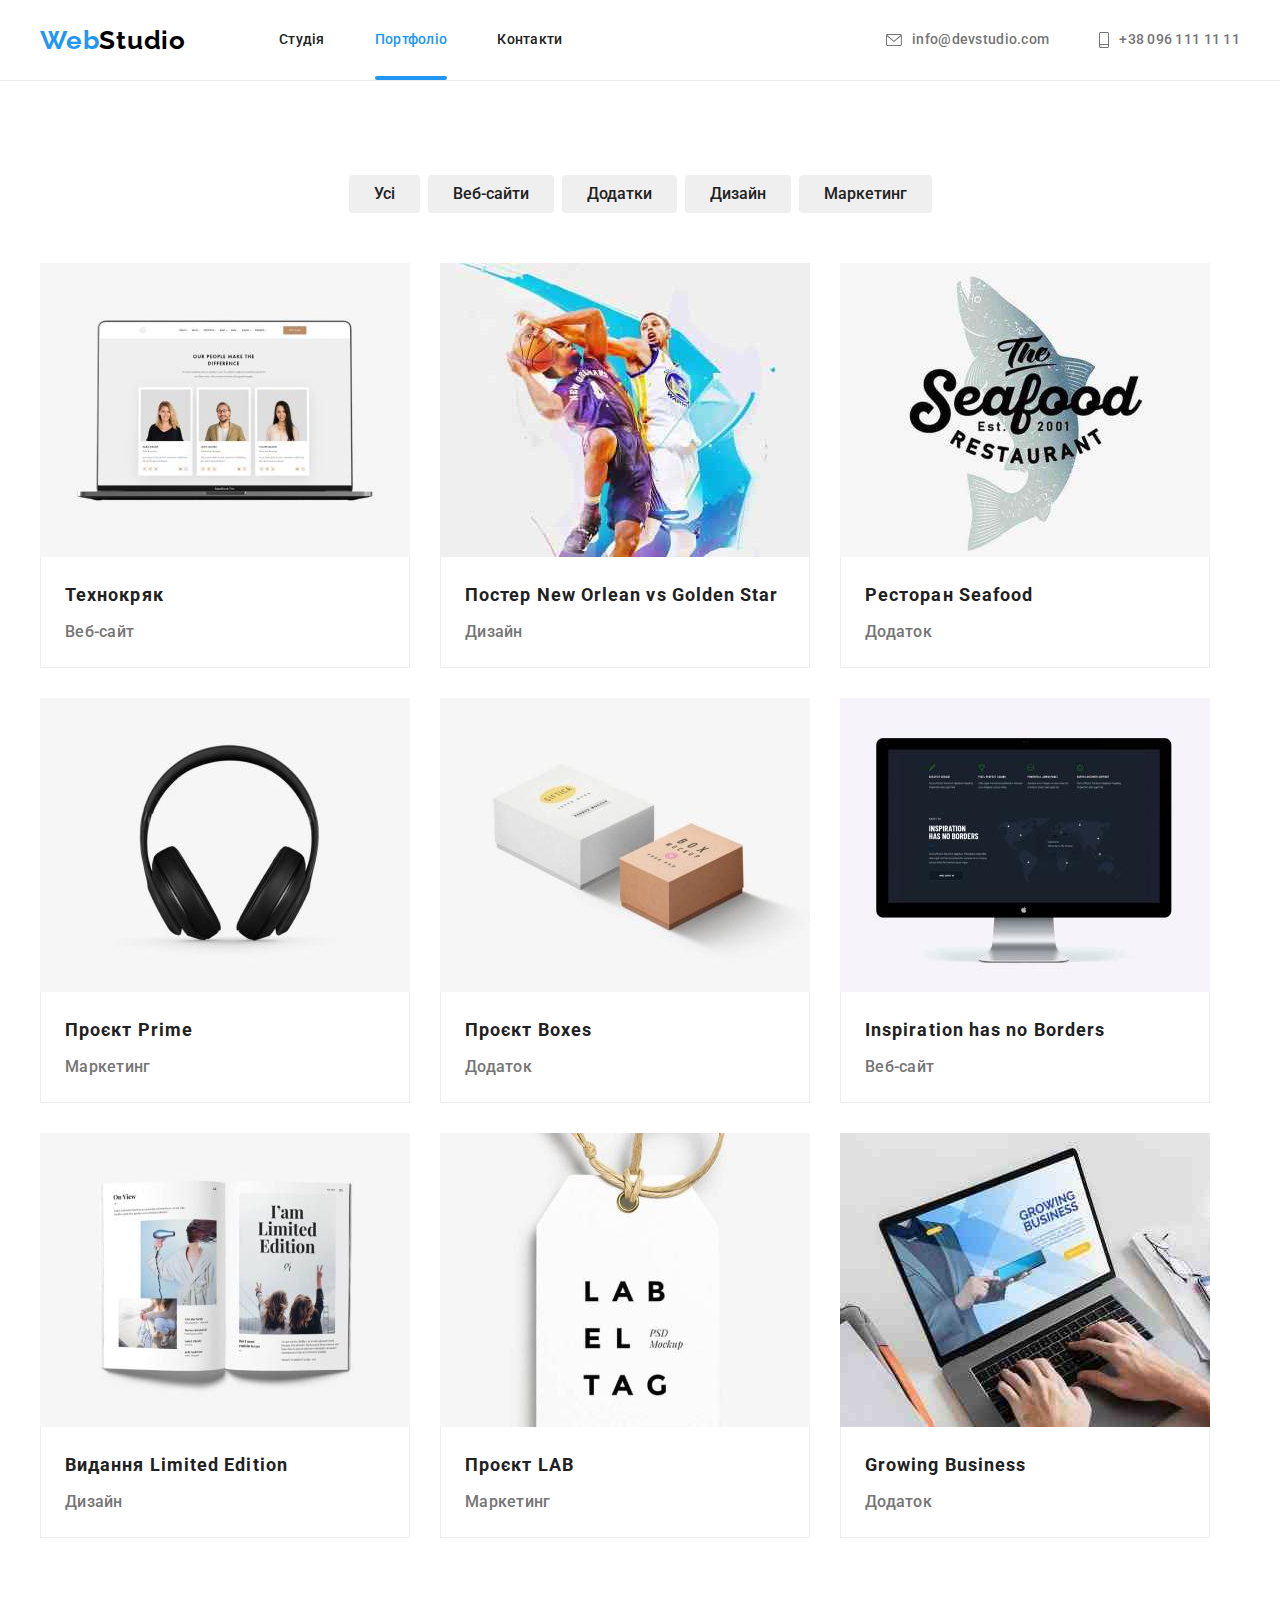
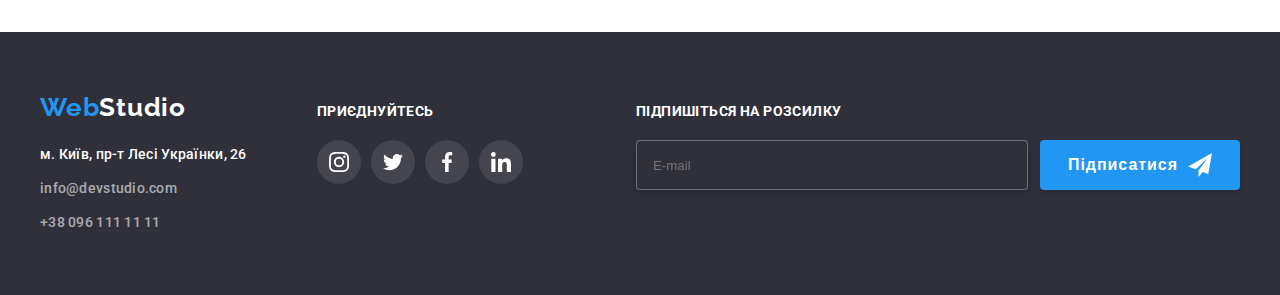
==== portfolio.html @ d9d65d27 "created new repo hw-07" ====
<!DOCTYPE html>
<html lang="uk">

<head>
    <meta charset="UTF-8">
    <meta http-equiv="X-UA-Compatible" content="IE=edge">
    <meta name="viewport" content="width=device-width, initial-scale=1.0">
    <title>WebStudio</title>
    <link rel="preconnect" href="https://fonts.googleapis.com">
    <link rel="preconnect" href="https://fonts.gstatic.com" crossorigin>
    <link href="https://fonts.googleapis.com/css2?family=Raleway:wght@700&family=Roboto:wght@400;500;700;900&display=swap"
        rel="stylesheet">
    <link rel="stylesheet" href="https://cdnjs.cloudflare.com/ajax/libs/modern-normalize/1.1.0/modern-normalize.min.css"
        integrity="sha512-wpPYUAdjBVSE4KJnH1VR1HeZfpl1ub8YT/NKx4PuQ5NmX2tKuGu6U/JRp5y+Y8XG2tV+wKQpNHVUX03MfMFn9Q=="
        crossorigin="anonymous" referrerpolicy="no-referrer" />
    <link rel="stylesheet" href="./css/style.css" />
</head>

<body>

<!--header-->
<header class="header">
    <div class="container">
        <a class="logo" href="./"><span class="logo-web">Web</span>Studio</a>
        <nav class="header-nav">
            <ul class="header-list">
                <li class="header-item-nav"><a class="header-link" href="./index.html">Студія</a> </li>
                <li class="header-item-nav"><a class="header-link current" href="./portfolio.html">Портфоліо</a> </li>
                <li class="header-item-nav"><a class="header-link" href="./">Контакти</a> </li>
            </ul>
        </nav>
        <ul class="header-contacts">
            <li class="header-item">
                <a class="header-mail" href="mailto:info@devstudio.com">
                    <svg width="16" height="12" class="icon-mail">
                        <use href="./img/icons.svg#icon-envelope"></use>
                    </svg>info@devstudio.com</a>
            </li>
            <li class="header-item">
                <a class="header-tel" href="tel:+380961111111">
                    <svg width="10" height="16" class="icon-tel">
                        <use href="./img/icons.svg#icon-smartphone"></use>
                    </svg>+38 096 111 11 11</a>
            </li>
        </ul>
    </div>
</header>
    <main>

        <!--portfolio-->
  <section class="portfolio">
    <div class="container">
        <h1 class="portfolio-title">Портфоліо</h1>
        <ul class="portfolio-filtr-list">
            <li class="portfolio-filtr-item"><button class="filtr-btn" type="button">Усі</button></li>
            <li class="portfolio-filtr-item"><button class="filtr-btn" type="button">Веб-сайти</button></li>
            <li class="portfolio-filtr-item"><button class="filtr-btn" type="button">Додатки</button></li>
            <li class="portfolio-filtr-item"><button class="filtr-btn" type="button">Дизайн</button></li>
            <li class="portfolio-filtr-item"><button class="filtr-btn" type="button">Маркетинг</button></li>
        </ul>
        <ul class="portfolio-gallery-list">
            <li class="portfolio-gallery-item"><a class="portfolio-gallery-link" href="#">
                   <div class="portfolio-gallery-item-thumb">
                    <img src="./img/img_11.jpg" alt="Приклад Веб-сайту" width="370">
                    <p class="portfolio-gallery-hover-text">Ресурс пропонує комплексні пропозиції з різним рівнем функціоналу та сервісів.
                        Все це дозволить відвідувачу отримати
                        вичерпні відомості про компанію чи приватну особу.</p>
                   </div>
                    <div class="portfolio-gallery-info">
                        <h2 class="portfolio-gallery-title">Технокряк</h2>
                        <p class="portfolio-gallery-text">Веб-сайт</p>
                    </div>
                </a></li>
            <li class="portfolio-gallery-item"><a class="portfolio-gallery-link" href="">
                    <div class="portfolio-gallery-item-thumb">
                     <img src="./img/img_12.jpg" alt="Два гравці у баскетбол з м'ячем" width="370">
                    <p class="portfolio-gallery-hover-text">Ресурс пропонує комплексні пропозиції з різним рівнем функціоналу та сервісів.
                        Все це дозволить відвідувачу отримати
                        вичерпні відомості про компанію чи приватну особу.</p>
                    </div>
                     <div class="portfolio-gallery-info">
                        <h2 class="portfolio-gallery-title">Постер New Orlean vs Golden Star</h2>
                        <p class="portfolio-gallery-text">Дизайн</p>
                    </div>
                </a></li>
            <li class="portfolio-gallery-item"><a class="portfolio-gallery-link" href="">
                    <div class="portfolio-gallery-item-thumb">
                     <img src="./img/img_13.jpg" alt="Логотип ресторану" width="370">
                    <p class="portfolio-gallery-hover-text">Ресурс пропонує комплексні пропозиції з різним рівнем функціоналу та сервісів.
                        Все це дозволить відвідувачу отримати
                        вичерпні відомості про компанію чи приватну особу.</p>
                    </div>
                     <div class="portfolio-gallery-info">
                        <h2 class="portfolio-gallery-title">Ресторан Seafood</h2>
                        <p class="portfolio-gallery-text">Додаток</p>
                    </div>
                </a></li>
            <li class="portfolio-gallery-item"><a class="portfolio-gallery-link" href="">
                <div class="portfolio-gallery-item-thumb">
                  <img src="./img/img_14.jpg" alt="зображення навушників" width="370">
                <p class="portfolio-gallery-hover-text">Ресурс пропонує комплексні пропозиції з різним рівнем функціоналу та сервісів.
                    Все це дозволить відвідувачу отримати
                    вичерпні відомості про компанію чи приватну особу.</p>
                </div>
                  <div class="portfolio-gallery-info">
                        <h2 class="portfolio-gallery-title">Проєкт Prime</h2>
                        <p class="portfolio-gallery-text">Маркетинг</p>
                    </div>
                </a></li>
            <li class="portfolio-gallery-item"><a class="portfolio-gallery-link" href="">
                <div class="portfolio-gallery-item-thumb">
                 <img src="./img/img_15.jpg" alt="дві коробки біла та коричнева" width="370">
                <p class="portfolio-gallery-hover-text">Ресурс пропонує комплексні пропозиції з різним рівнем функціоналу та сервісів.
                    Все це дозволить відвідувачу отримати
                    вичерпні відомості про компанію чи приватну особу.</p>
                </div>
                 <div class="portfolio-gallery-info">
                        <h2 class="portfolio-gallery-title">Проєкт Boxes</h2>
                        <p class="portfolio-gallery-text">Додаток</p>
                    </div>
                </a></li>
            <li class="portfolio-gallery-item"><a class="portfolio-gallery-link" href="">
                <div class="portfolio-gallery-item-thumb">
                 <img src="./img/img_16.jpg" alt="монітор з відкритим Веб-сайтом" width="370">
                <p class="portfolio-gallery-hover-text">Ресурс пропонує комплексні пропозиції з різним рівнем функціоналу та сервісів.
                    Все це дозволить відвідувачу отримати
                    вичерпні відомості про компанію чи приватну особу.</p>
                </div>
                 <div class="portfolio-gallery-info">
                        <h2 class="portfolio-gallery-title">Inspiration has no Borders</h2>
                        <p class="portfolio-gallery-text">Веб-сайт</p>
                   </div>
                </a></li>
            <li class="portfolio-gallery-item"><a class="portfolio-gallery-link" href="">
                <div class="portfolio-gallery-item-thumb">
                  <img src="./img/img_17.jpg" alt="розгорнута книжка" width="370">
                <p class="portfolio-gallery-hover-text">Ресурс пропонує комплексні пропозиції з різним рівнем функціоналу та сервісів.
                    Все це дозволить відвідувачу отримати
                    вичерпні відомості про компанію чи приватну особу.</p>
                </div>
                  <div class="portfolio-gallery-info">
                        <h2 class="portfolio-gallery-title">Видання Limited Edition</h2>
                        <p class="portfolio-gallery-text">Дизайн</p>
                    </div>
                </a></li>
            <li class="portfolio-gallery-item"><a class="portfolio-gallery-link" href="">
                <div class="portfolio-gallery-item-thumb">
                 <img src="./img/img_18.jpg" alt="брелок з назвою проєкту" width="370">
                <p class="portfolio-gallery-hover-text">Ресурс пропонує комплексні пропозиції з різним рівнем функціоналу та сервісів.
                    Все це дозволить відвідувачу отримати
                    вичерпні відомості про компанію чи приватну особу.</p>
                </div>
                 <div class="portfolio-gallery-info">
                    <h2 class="portfolio-gallery-title">Проєкт LAB</h2>
                    <p class="portfolio-gallery-text">Маркетинг</p>
                   </div>
                </a></li>
            <li class="portfolio-gallery-item"><a class="portfolio-gallery-link" href="">
                <div class="portfolio-gallery-item-thumb">
                  <img src="./img/img_19.jpg" alt="ноутбук з відкритим додатком" width="370">
                <p class="portfolio-gallery-hover-text">Ресурс пропонує комплексні пропозиції з різним рівнем функціоналу та сервісів.
                    Все це дозволить відвідувачу отримати
                    вичерпні відомості про компанію чи приватну особу.</p>
                </div>
                  <div class="portfolio-gallery-info">
                    <h2 class="portfolio-gallery-title">Growing Business</h2>
                    <p class="portfolio-gallery-text">Додаток</p>
                   </div>
                </a></li>
        </ul>
    </div>
  </section>
    </main>

    <!--footer-->
    <footer class="footer">
        <div class="container footer-div">
            <div class="footer-address-div">
                <a class="footer-logo link" href="./"><span class="logo-web">Web</span>Studio</a>
                <address class="address">
                    <ul class="footer-list">
                        <li class="footer-items"><a class="footer-address link" href="https://goo.gl/maps/XY3cWYFSVSTvKniZ9"
                                target="_blank" rel="noopener noreferrer nofollow">м. Київ, пр-т Лесі Українки, 26</a></li>
                        <li class="footer-items"><a class="footer-mail link"
                                href="mailto:info@devstudio.com">info@devstudio.com</a>
                        </li>
                        <li class="footer-items"><a class="footer-tel link" href="tel:+380961111111">+38 096 111 11 11</a>
                        </li>
                    </ul>
                </address>
            </div>
            <div class="join">
                <p class="join-text">Приєднуйтесь</p>
                <ul class="join-soc-list list">
                    <li class="join-soc-items"><a href="#" class="join-soc-link link">
                            <svg width="20" height="20" class="instagram footer-icon">
                                <use href="./img/icons.svg#icon-instagram"></use>
                            </svg>
                        </a></li>
                    <li class="join-soc-items"><a href="#" class="join-soc-link link">
                            <svg width="20" height="20" class="twitter footer-icon">
                                <use href="./img/icons.svg#icon-twitter"></use>
                            </svg>
                        </a></li>
                    <li class="join-soc-items"><a href="#" class="join-soc-link link">
                            <svg width="20" height="20" class="facebook footer-icon">
                                <use href="./img/icons.svg#icon-facebook"></use>
                            </svg>
                        </a></li>
                    <li class="join-soc-items"><a href="#" class="join-soc-link link">
                            <svg width="20" height="20" class="linkedin footer-icon">
                                <use href="./img/icons.svg#icon-linkedin"></use>
                            </svg>
                        </a></li>
                </ul>
            </div>
            <form class="footer-form">
                <p class="footer-form-text">Підпишіться на розсилку</p>
                <div class="footer-container">
                    <input type="email" placeholder="E-mail" class="footer-input">
                    <button type="submit" class="footer-form-btn">Підписатися
                        <svg width="24" height="24" class="footer-send-icon">
                            <use href="./img/icons.svg#icon-send"></use>
                        </svg>
                    </button>
                </div>
            </form>
        </div>
    </footer>
</body>

</html>
---- css/style.css ----
:root {
    --primary-text-color: #212121;
    --second-text-color: #757575;
    --primary-white-color: #FFFFFF;
    --accent-color: #2196F3;
    --logo-color: #000000;
    --icon-teams-color: #AFB1B8;
    --footer-address-color: rgba(255, 255, 255, 0.6);
    --background-body-color: #FFFFFF;
    --background-hero-color: #C4C4C4;
    --background-teams-color : #F5F4FA;
    --background-footer-color: #2F303A;
    --border-color: #ECECEC;
    --portfolio-gallery-info-border-color: #EEEEEE;
    --hover-button-color: #188CE8;

}

p,
h1,
h2,
h3,
h4,
h5,
h6 {
    margin: 0px;
}

ul {
    list-style: none;
    margin: 0;
    padding-left: 0;
}

button {
    cursor: pointer;
}

img {
    display: block;
}

body {
    font-family: 'Roboto', sans-serif;
    font-size: 14px;
    line-height: 1.71;
    letter-spacing: 0.03em;
    color: var(--primary-text-color);
    background: var(--background-body-color);
    margin: 0;
}

.container {
    width: 1200px;
    padding: 0px 15px;
    margin: 0 auto;
}

section {
    padding-top: 94px;
    padding-bottom: 94px;
}

a {
    font-weight: 500;
    font-size: 14px;
    line-height: 1.14;
    letter-spacing: 0.02em;
    
    color: var(--primary-text-color);
    text-decoration: none;
}


/*-----header-----*/

header .container {
    display: flex;
    align-items: center;
}

.header {
    border-bottom: 1px solid var(--border-color);
}

.header-list {
    display: flex;
}

.header-item-nav:not(:last-child) {
    margin-right: 50px;
}

.logo {
    font-family: 'Raleway', sans-serif;
    font-weight: 700;
    font-size: 26px;
    line-height: 1.19;  
    letter-spacing: 0.03em;
    color: var(--logo-color);
    margin-right: 93px;
}
.logo-web {
    color: var(--accent-color);
}

.header-link {
    display: flex;
    color: var(--primary-text-color);
    padding: 32px 0;
    transition: color 250ms cubic-bezier(0.4, 0, 0.2, 1);
}

.header-link .header-link.current {
    display: flex;
    font-family: 'Roboto';
    font-weight: 500;
    font-size: 14px;
    line-height: 1.14;
    letter-spacing: 0.02em;
    color: var(--primary-text-color);
    padding: 32px 0;
}

.header-link.current {
    position: relative;
    color: var(--accent-color);
}

.header-link.current::after {
    content: '';
    width: 100%;
    height: 4px;
    border-radius: 2px;
    background-color: var(--accent-color);
    position: absolute;
    bottom: 0;
    left: 0;

}

.header-link:hover, 
.header-link:focus {
    color: var(--accent-color);
}

.header-contacts {
    display: flex;
    margin-left: auto;
    align-items: center;    
}

.icon-mail {
    fill: currentColor;
    margin-right: 10px;

}

.icon-tel {
    fill: currentColor;
    margin-right: 10px;
}

.header-mail, .header-tel {
    display: flex;
    align-items: center;
    font-weight: 500;
    font-size: 14px;
    line-height: 1.14;
    letter-spacing: 0.02em;
    color: var(--second-text-color);
    padding: 32px 0;
    transition: color 250ms cubic-bezier(0.4, 0, 0.2, 1);
    
}

.header-mail:hover,
.header-mail:focus {
    color: var(--accent-color);
}

.header-tel:hover,
.header-tel:focus {
    color: var(--accent-color);
}

.header-item:not(:last-child) {
    margin-right: 50px;
}
/* --hero-- */
.hero {
    margin: 0 auto;
    text-align: center;
    background-image: linear-gradient(rgba(47, 48, 58, 0.4),
    rgba(47, 48, 58, 0.4)),
    url('../img/hero-bg.jpg');
    background-repeat: no-repeat;
    background-size: cover;
    background-position: center;
    max-width: 1600px;
    background-color: var(--background-hero-color);
    box-shadow: 0px 4px 4px rgba(0, 0, 0, 0.25);

    padding: 200px 0;
}

.hero-title {
    font-weight: 900;
    font-size: 44px;
    line-height: 1.36;
    letter-spacing: 0.06em;
    text-transform: uppercase;
    color: var(--primary-white-color);
    margin-bottom: 30px;
}

.hero-btn {
    font-family: inherit;
    font-weight: 700;
    font-size: 16px;
    line-height: 1.88;
    letter-spacing: 0.06em;
    color: var(--primary-white-color);
    background: var(--accent-color);
    cursor: pointer;
    min-width: 216px;
    box-shadow: 0px 4px 4px rgba(0, 0, 0, 0.15);
    border-radius: 4px;
    border: none;
    padding: 10px 32px;
    transition: background-color 250ms cubic-bezier(0.4, 0, 0.2, 1);
}

.hero-btn:hover,
.hero-btn:focus {
    background-color: var(--hover-button-color);
}

/* --benefits--*/

.benefits-list {
    display: flex;
}

.benefits-item-icon {
    display: flex;
    width: 270px;
    height: 120px;
    justify-content: center;
    align-items: center;
    border-radius: 4px;
    background: var(--background-teams-color);
    margin-bottom: 30px;
    transition: box-shadow 250ms cubic-bezier(0.4, 0, 0.2, 1);
}

.benefits-item-icon:hover,
.benefits-item-icon:focus {
    box-shadow: 0px 4px 4px rgba(0, 0, 0, 0.25);
}

.benefits-item:not(:last-child) {
    margin-right: 30px;
}

.our-benefits-title, .portfolio-title, .modal-politic-check {
    position: absolute;
    width: 1px;
    height: 1px;
    margin: -1px;
    border: 0;
    padding: 0;
    white-space: nowrap;
    clip-path: inset(100%);
    clip: rect(0 0 0 0);
    overflow: hidden;
}

.benefits-title {
        font-weight: 700;
        font-size: 14px;
        line-height: 1.14;
        letter-spacing: 0.03em;
        text-transform: uppercase;
        color: var(--primary-text-color);
        margin-bottom: 10px;
}

.benefits-text {
        font-size: 14px;
        line-height: 1.71;
        letter-spacing: 0.03em;
        color: var(--second-text-color);
}

/* --about-- */

.about.no-padding-top {
    padding-top: 0;
}
.about-title {
        font-weight: 700;
        font-size: 36px;
        line-height: 1.17;
        text-align: center;
        letter-spacing: 0.03em;
        color: var(--primary-text-color);
        margin-bottom: 50px;
}

.about-list {
    display: flex;
}

.about-list-item:not(:last-child) {
    margin-right: 30px;
}

.about-list-item {
    position: relative;
}

.about-list-item-text {
        position: absolute;
        left: 0;
        bottom: 0;
        width: 100%;
        font-weight: 700;
        font-size: 14px;
        line-height: 1.14;
        text-align: center;
        letter-spacing: 0.03em;
        text-transform: uppercase;
        color: var(--primary-white-color);
        background: rgba(47, 48, 58, 0.8);
        padding: 27px 0;
}

/* --teams-- */

.teams {
    background: var(--background-teams-color);
}

.teams-title {
        font-weight: 700;
        font-size: 36px;
        line-height: 1.17;
        text-align: center;
        color: var(--primary-text-color);
        margin-top: 0;
        margin-bottom: 50px;
}

.teams-list {
    display: flex;
}

.teams-item {
    background: var(--background-body-color);
    box-shadow: 0px 1px 3px rgba(0, 0, 0, 0.12), 0px 1px 1px rgba(0, 0, 0, 0.14), 0px 2px 1px rgba(0, 0, 0, 0.2);
    border-radius: 0px 0px 4px 4px;
}

.teams-item:not(:last-child) {
        margin-right: 30px;
}

.teams-item-img {
    margin-bottom: 30px;
}

.teams-name {
    font-weight: 500;
    font-size: 16px;
    line-height: 1.19;
    text-align: center;
    color: var(--primary-text-color);
    margin-bottom: 10px;
}

.teams-info {
    font-size: 16px;
    line-height: 1.19;
    text-align: center;
    color: var(--second-text-color);
    margin-bottom: 16px;
}

.teams-soc-list {
    display: flex;
    justify-content: center;
    align-items: center;
    margin-bottom: 30px;
}

.teams-soc-items {
    width: 44px;
    height: 44px;
}

.teams-soc-items:not(:last-child){
    margin-right: 10px;
}

.teams-soc-link {
    display: flex;
    width: 100%;
    height: 100%;
    border-radius: 50%;
    justify-content: center;
    align-items: center;
    color: var(--icon-teams-color);
    background-color: var(--background-body-color);
    transition: color 250ms cubic-bezier(0.4, 0, 0.2, 1),
    background-color 250ms cubic-bezier(0.4, 0, 0.2, 1)
}

.icon {
    fill: currentColor;
}

.teams-soc-link:hover,
.teams-soc-link:focus {
    color: var(--primary-white-color);
    background-color: var(--accent-color);
}

/* -- Постійні клієнти -- */

.regular-customers-title {
    font-weight: 700;
    font-size: 36px;
    line-height: 1.17;
    text-align: center;
    letter-spacing: 0.03em;
    color: var(--primary-text-color);
    margin-bottom: 50px;
}

.regular-customers-list {
    display: flex;
    justify-content: center;
    align-items: center;
}

.regular-customers-item {
    width: 170px;
    height: 92px;
}

.regular-customers-item:not(:last-child){
    margin-right: 30px;
}

.regular-customers-link {
    display: flex;
    width: 100%;
    height: 100%;
    justify-content: center;
    align-content: center;
    border: 1px solid var(--icon-teams-color);
    border-radius: 4px;
    padding: 16px 32px;
    cursor: pointer;
    color: var(--icon-teams-color);
    transition: color 250ms cubic-bezier(0.4, 0, 0.2, 1),
    border-color 250ms cubic-bezier(0.4, 0, 0.2, 1);
}

.regular-customers-icon {
    fill: currentColor;
}

.regular-customers-link:hover,
.regular-customers-link:focus {
    color: var(--accent-color);
    border-color: var(--accent-color);
}


/* --footer-- */

.footer {
    background: var(--background-footer-color);
    padding: 60px 0;
}

.footer-div {
    display: flex;
    align-items: baseline;
}

.footer-address-div {
    display: inline-block;
}

.footer-logo {
    display: block;
    font-family: 'Raleway', sans-serif;
    font-weight: 700;
    font-size: 26px;
    line-height: 1.19;
    letter-spacing: 0.03em;
    color: var(--primary-white-color);
    margin-bottom: 20px;
}

.address {
    font-style: normal;
}

.footer-address {
    color: var(--primary-white-color);
    transition: color 250ms cubic-bezier(0.4, 0, 0.2, 1);
}

.footer-list {
    display: block;
}

.footer-items:not(:last-child) {
    margin-bottom: 10px;
}

.footer-mail, .footer-tel {
    color: var(--footer-address-color);
    transition: color 250ms cubic-bezier(0.4, 0, 0.2, 1);
}

.footer-address:hover,
.footer-address:focus {
    color: var(--accent-color);
}

.footer-mail:hover,
.footer-mail:focus {
    color: var(--accent-color);
}

.footer-tel:hover,
.footer-tel:focus {
    color: var(--accent-color);
}

.join {
    display: inline-block;
    margin-left: 70px;
}

.join-text {
    font-weight: 700;
    font-size: 14px;
    line-height: 1.14;
    letter-spacing: 0.03em;
    text-transform: uppercase;
    color: var(--primary-white-color);
    margin-bottom: 20px;
}

.join-soc-list {
    display: flex;
    justify-content: center;
    align-items: center;
}

.join-soc-items {
    width: 44px;
    height: 44px;
    background-color: var(--background-footer-color);
}

.join-soc-items:not(:last-child) {
    margin-right: 10px;
}

.join-soc-link {
    display: flex;
    width: 100%;
    height: 100%;
    border-radius: 50%;
    justify-content: center;
    align-items: center;
    color: var(--primary-white-color);
    background: rgba(255, 255, 255, 0.1);
    transition: background-color 250ms cubic-bezier(0.4, 0, 0.2, 1);
}

.footer-icon {
    fill: currentColor;
}

.join-soc-link:hover,
.join-soc-link:focus {
    background-color: var(--accent-color);
}

.footer-form {
    margin-left: auto;
}

.footer-container {
    display: flex;
}

.footer-form-text {
    font-weight: 700;
    font-size: 14px;
    line-height: 1.14;
    letter-spacing: 0.03em;
    text-transform: uppercase;
    color: var(--primary-white-color);
    margin-bottom: 20px;
}

.footer-input {
    display: block;
    border: 1px solid rgba(255, 255, 255, 0.3);
    filter: drop-shadow(0px 4px 4px rgba(0, 0, 0, 0.15));
    border-radius: 4px;
    background-color: var(--background-footer-color);
    outline: none;
    width: 358px;
    padding: 15px 16px;
    margin-right: 12px;
    color: var(--primary-white-color);
    transition: border-color 250ms cubic-bezier(0.4, 0, 0.2, 1);
}

.footer-input:hover,
.footer-input:focus {
    border-color: var(--accent-color);
}

.footer-form-btn {
    font-weight: 700;
    font-size: 16px;
    line-height: 1.88;
    display: flex;
    align-items: center;
    text-align: center;
    letter-spacing: 0.06em;
    color: var(--primary-white-color);
    background-color: var(--accent-color);
    box-shadow: 0px 4px 4px rgba(0, 0, 0, 0.15);
    border-radius: 4px;
    border: none;
    padding: 10px 28px;
    transition: background-color 250ms cubic-bezier(0.4, 0, 0.2, 1);
}

.footer-form-btn:hover,
.footer-form-btn:focus {
    background-color: var(--hover-button-color);
}

.footer-send-icon {
    fill: var(--primary-white-color);
    margin-left: 10px;
}

/* --backdrop-- */

.backdrop {
    position: fixed;
    top: 0;
    width: 100%;
    height: 100%;
    background-color: rgba(0, 0, 0, 0.2);
    transition: opacity 250ms linear, visibility 250ms linear;
}

.modal {
    position: absolute;
    top: 50%;
    left: 50%;
    transform: translate(-50%, -50%) scale(1);
    width: 528px;
    min-height: 581px;
    background-color: #FFFFFF;
    border-radius: 4px;
    padding: 40px;
    transition: transform 250ms linear;
}

.backdrop.is-hidden .modal {
    transform: translate(-50%, -50%) scaleX(0); 
}

.modal-close {
    position: absolute;
    top: 8px;
    right: 8px;
    width: 30px;
    height: 30px;
    border: 1px solid rgba(0, 0, 0, 0.1);
    background: var(--background-body-color);
    border-radius: 50%;
    display: flex;
    align-items: center;
    justify-content: center;
    transition: fill 250ms cubic-bezier(0.4, 0, 0.2, 1);
}

.modal-close:hover {
    fill: var(--accent-color);
}

.is-hidden {
    opacity: 0;
    visibility: hidden;
    pointer-events: none;
}

.modal-title {
    font-weight: 700;
    font-size: 20px;
    line-height: 1.15;
    text-align: center;
    letter-spacing: 0.03em;
    color: var(--primary-text-color);
    margin-bottom: 12px;
}

.modal-label {
    display: inline-block;
    font-weight: 400;
    font-size: 12px;
    line-height: 1.17;
    letter-spacing: 0.01em;
    color: var(--second-text-color);
    margin-bottom: 4px;
}

.modal-input-wrapper {
    position: relative;
}

.modal-input-icon {
    position: absolute;
    top: 50%;
    left: 12px;
    transform: translateY(-50%);
    transition: fill 250ms cubic-bezier(0.4, 0, 0.2, 1);
    
}
 
.modal-input {
    font-size: 12px;
    width: 100%;
    height: 40px;
    border: 1px solid rgba(33, 33, 33, 0.2);
    border-radius: 4px;
    padding-left: 42px;
    outline: none;
    transition: border-color 250ms cubic-bezier(0.4, 0, 0.2, 1);
}

.modal-input:hover,
.modal-input:focus {
    border-color: var(--accent-color);
}

.modal-input:hover + svg,
.modal-input:focus + svg {
    fill: var(--accent-color);
}

.modal-input-group:not(:last-child){
    margin-bottom: 10px;
}

.modal-textarea {
    font-size: 12px;
    font-weight: 400;
    line-height: 1.17;
    letter-spacing: 0.01em;
    width: 100%;
    padding: 12px 16px;
    resize: vertical;
    height: 120px;
    resize: none;
    border: 1px solid rgba(33, 33, 33, 0.2);
    border-radius: 4px;
    outline: none;
    transition: border-color 250ms cubic-bezier(0.4, 0, 0.2, 1);
}

.modal-textarea:hover,
.modal-textarea:focus {
    border-color: var(--accent-color);
}

.modal-input-politic {
    display: flex;
    margin-top: 20px;
    margin-bottom: 30px;
    align-items: center;
    justify-content: center;
}

.modal-check-label {
    font-weight: 400;
    font-size: 14px;
    line-height: 1.71;
    letter-spacing: 0.03em;
    color: var(--second-text-color);
    display: flex;
    align-items: center;
}

.modal-check-container {
    display: flex;
    align-items: center;
    justify-content: center;
    width: 16px;
    height: 16px;
    border: 2px solid var(--primary-text-color);
    border-radius: 4px;
    margin-right: 7px;
}

.modal-check-container svg {
    fill: transparent;
}

.modal-politic-check:checked + label > span {
    border: none;
    background-color: var(--accent-color);
}

.modal-politic-check:checked+label>span svg {
    fill: var(--primary-white-color);
}

.modal-politic-link {
    font-weight: 400;
    font-size: 14px;
    line-height: 1.71;
    letter-spacing: 0.03em;
    text-decoration-line: underline;
    color: var(--accent-color);
    margin-left: 5px;
}

.modal-submit-btn {
    font-weight: 700;
    font-size: 16px;
    line-height: 1.88;
    display: flex;
    align-items: center;
    text-align: center;
    letter-spacing: 0.06em;
    color: var(--primary-white-color);
    background-color: var(--accent-color);
    padding: 10px 52px;
    box-shadow: 0px 4px 4px rgba(0, 0, 0, 0.15);
    border-radius: 4px;
    border: none;
    margin: auto;
    transition: background-color 250ms cubic-bezier(0.4, 0, 0.2, 1);
}

.modal-submit-btn:focus,
.modal-submit-btn:hover {
    background-color: var(--hover-button-color);
}

/* --portfolio-- */

.portfolio-filtr-list {
    display: flex;
    justify-content: center;
    margin-bottom: 50px;
}

.portfolio-filtr-item:not(:last-child) {
    margin-right: 8px;
    
}
.filtr-btn {
    font-family: inherit;
    font-weight: 500;
    font-size: 16px;
    line-height: 1.62;
    text-align: center;
    color: var(--primary-text-color);
    cursor: pointer;
    padding: 6px 25px;
    border-radius: 4px;
    border: none;
    transition: color 250ms cubic-bezier(0.4, 0, 0.2, 1), 
    background-color 250ms cubic-bezier(0.4, 0, 0.2, 1),
    filter 250ms cubic-bezier(0.4, 0, 0.2, 1);
}

.filtr-btn:hover, 
.filtr-btn:focus {
    color: var(--primary-white-color);
    background-color: var(--accent-color);
    filter: drop-shadow(0px 4px 4px rgba(0, 0, 0, 0.25));
}

h2 {
    font-weight: 700;
    font-size: 18px;
    line-height: 2;
    letter-spacing: 0.06em;
    color: var(--primary-text-color);
}

.portfolio-gallery-list {
    display: flex;
    flex-wrap: wrap;
    margin: -15px;
}

.portfolio-gallery-item {
    margin: 15px;
}

.portfolio-gallery-item-thumb {
    position: relative;
    overflow: hidden;
}

.portfolio-gallery-hover-text {
    position: absolute;
    top: 0;
    width: 100%;
    height: 100%;
    font-weight: 400;
    font-size: 18px;
    line-height: 1.56;
    letter-spacing: 0.03em;
    padding: 63px 24px;
    color: var(--primary-white-color);
    background-color: rgba(33, 150, 243, 0.9);
    transform: translateY(100%);
    transition: transform 250ms cubic-bezier(0.4, 0, 0.2, 1);
}

.portfolio-gallery-link:hover .portfolio-gallery-hover-text {
    transform: translateY(0);
}

.portfolio-gallery-text {
    font-size: 16px;
    line-height: 1.88;
    color: var(--second-text-color);
}

.portfolio-gallery-link:hover,
.portfolio-gallery-link:focus {
    filter: drop-shadow(0px 4px 4px rgba(0, 0, 0, 0.25));
}

.portfolio-gallery-info {
    background: var(--background-body-color);
    border: 1px solid var(--portfolio-gallery-info-border-color);
    border-top: none;
    padding: 20px 24px;
}

.portfolio-gallery-title {
    margin-bottom: 4px;
}
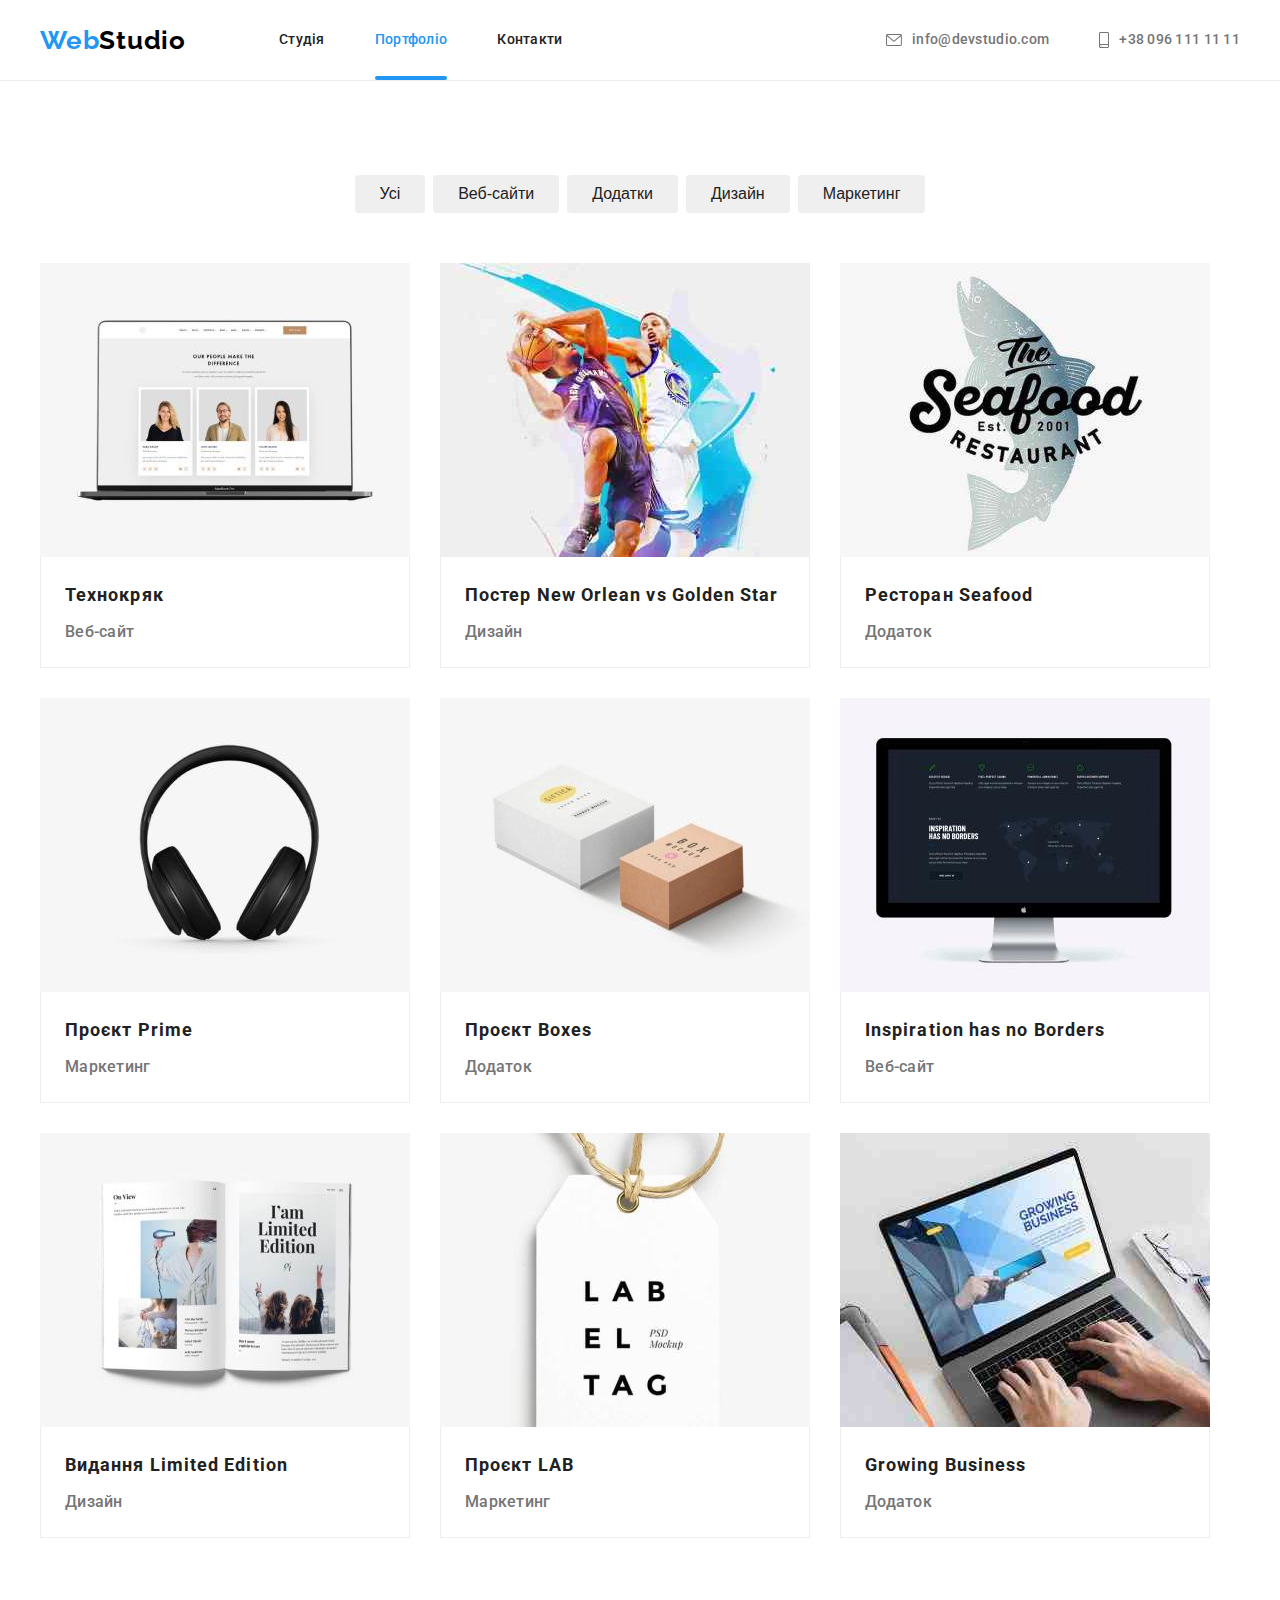
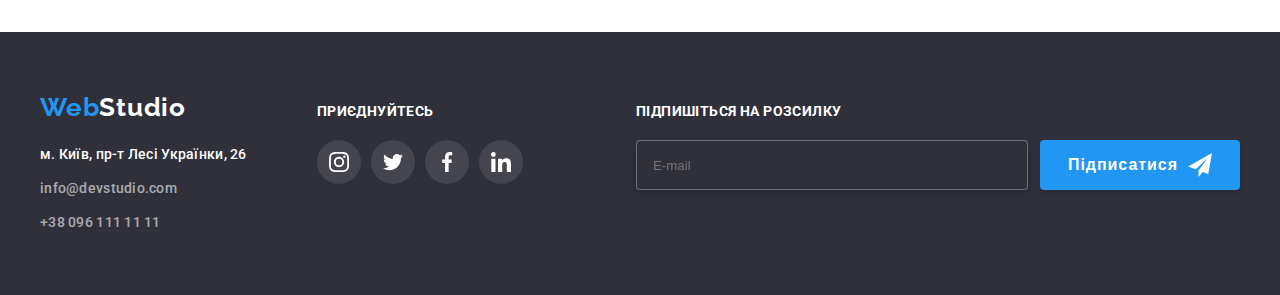
==== commit 7452a7cd: "finished hw-07" ====
--- a/portfolio.html
+++ b/portfolio.html
@@ -13,7 +13,7 @@
     <link rel="stylesheet" href="https://cdnjs.cloudflare.com/ajax/libs/modern-normalize/1.1.0/modern-normalize.min.css"
         integrity="sha512-wpPYUAdjBVSE4KJnH1VR1HeZfpl1ub8YT/NKx4PuQ5NmX2tKuGu6U/JRp5y+Y8XG2tV+wKQpNHVUX03MfMFn9Q=="
         crossorigin="anonymous" referrerpolicy="no-referrer" />
-    <link rel="stylesheet" href="./css/style.css" />
+    <link rel="stylesheet" href="./css/main.min.css">
 </head>
 
 <body>
@@ -21,24 +21,24 @@
 <!--header-->
 <header class="header">
     <div class="container">
-        <a class="logo" href="./"><span class="logo-web">Web</span>Studio</a>
-        <nav class="header-nav">
-            <ul class="header-list">
-                <li class="header-item-nav"><a class="header-link" href="./index.html">Студія</a> </li>
-                <li class="header-item-nav"><a class="header-link current" href="./portfolio.html">Портфоліо</a> </li>
-                <li class="header-item-nav"><a class="header-link" href="./">Контакти</a> </li>
+        <a class="logo logo--dark" href="./"><span class="logo-web">Web</span>Studio</a>
+        <nav class="navigation">
+            <ul class="navigation__list">
+                <li class="navigation__item"><a class="navigation__link" href="./index.html">Студія</a> </li>
+                <li class="navigation__item"><a class="navigation__link current" href="./portfolio.html">Портфоліо</a> </li>
+                <li class="navigation__item"><a class="navigation__link" href="./">Контакти</a> </li>
             </ul>
         </nav>
-        <ul class="header-contacts">
-            <li class="header-item">
-                <a class="header-mail" href="mailto:info@devstudio.com">
-                    <svg width="16" height="12" class="icon-mail">
+        <ul class="contacts__list">
+            <li class="contacts__item">
+                <a class="contacts__mail" href="mailto:info@devstudio.com">
+                    <svg width="16" height="12" class="icon__mail">
                         <use href="./img/icons.svg#icon-envelope"></use>
                     </svg>info@devstudio.com</a>
             </li>
-            <li class="header-item">
-                <a class="header-tel" href="tel:+380961111111">
-                    <svg width="10" height="16" class="icon-tel">
+            <li class="contacts__item">
+                <a class="contacts__tel" href="tel:+380961111111">
+                    <svg width="10" height="16" class="icon__tel">
                         <use href="./img/icons.svg#icon-smartphone"></use>
                     </svg>+38 096 111 11 11</a>
             </li>
@@ -48,123 +48,124 @@
     <main>
 
         <!--portfolio-->
+
   <section class="portfolio">
     <div class="container">
-        <h1 class="portfolio-title">Портфоліо</h1>
-        <ul class="portfolio-filtr-list">
-            <li class="portfolio-filtr-item"><button class="filtr-btn" type="button">Усі</button></li>
-            <li class="portfolio-filtr-item"><button class="filtr-btn" type="button">Веб-сайти</button></li>
-            <li class="portfolio-filtr-item"><button class="filtr-btn" type="button">Додатки</button></li>
-            <li class="portfolio-filtr-item"><button class="filtr-btn" type="button">Дизайн</button></li>
-            <li class="portfolio-filtr-item"><button class="filtr-btn" type="button">Маркетинг</button></li>
+        <h1 class="portfolio__title visually-hidden">Портфоліо</h1>
+        <ul class="filtr__list">
+            <li class="filtr__item"><button class="filtr__btn" type="button">Усі</button></li>
+            <li class="filtr__item"><button class="filtr__btn" type="button">Веб-сайти</button></li>
+            <li class="filtr__item"><button class="filtr__btn" type="button">Додатки</button></li>
+            <li class="filtr__item"><button class="filtr__btn" type="button">Дизайн</button></li>
+            <li class="filtr__item"><button class="filtr__btn" type="button">Маркетинг</button></li>
         </ul>
-        <ul class="portfolio-gallery-list">
-            <li class="portfolio-gallery-item"><a class="portfolio-gallery-link" href="#">
-                   <div class="portfolio-gallery-item-thumb">
+        <ul class="gallery__list">
+            <li class="gallery__item"><a class="gallery__link" href="#">
+                   <div class="gallery-item__thumb">
                     <img src="./img/img_11.jpg" alt="Приклад Веб-сайту" width="370">
-                    <p class="portfolio-gallery-hover-text">Ресурс пропонує комплексні пропозиції з різним рівнем функціоналу та сервісів.
+                    <p class="gallery__text--hover">Ресурс пропонує комплексні пропозиції з різним рівнем функціоналу та сервісів.
                         Все це дозволить відвідувачу отримати
                         вичерпні відомості про компанію чи приватну особу.</p>
                    </div>
-                    <div class="portfolio-gallery-info">
-                        <h2 class="portfolio-gallery-title">Технокряк</h2>
-                        <p class="portfolio-gallery-text">Веб-сайт</p>
-                    </div>
-                </a></li>
-            <li class="portfolio-gallery-item"><a class="portfolio-gallery-link" href="">
-                    <div class="portfolio-gallery-item-thumb">
+                    <div class="gallery__info">
+                        <h2 class="gallery__title">Технокряк</h2>
+                        <p class="gallery__text">Веб-сайт</p>
+                    </div>
+                </a></li>
+            <li class="gallery__item"><a class="gallery__link" href="">
+                    <div class="gallery-item__thumb">
                      <img src="./img/img_12.jpg" alt="Два гравці у баскетбол з м'ячем" width="370">
-                    <p class="portfolio-gallery-hover-text">Ресурс пропонує комплексні пропозиції з різним рівнем функціоналу та сервісів.
+                    <p class="gallery__text--hover">Ресурс пропонує комплексні пропозиції з різним рівнем функціоналу та сервісів.
                         Все це дозволить відвідувачу отримати
                         вичерпні відомості про компанію чи приватну особу.</p>
                     </div>
-                     <div class="portfolio-gallery-info">
-                        <h2 class="portfolio-gallery-title">Постер New Orlean vs Golden Star</h2>
-                        <p class="portfolio-gallery-text">Дизайн</p>
-                    </div>
-                </a></li>
-            <li class="portfolio-gallery-item"><a class="portfolio-gallery-link" href="">
-                    <div class="portfolio-gallery-item-thumb">
+                     <div class="gallery__info">
+                        <h2 class="gallery__title">Постер New Orlean vs Golden Star</h2>
+                        <p class="gallery__text">Дизайн</p>
+                    </div>
+                </a></li>
+            <li class="gallery__item"><a class="gallery__link" href="">
+                    <div class="gallery-item__thumb">
                      <img src="./img/img_13.jpg" alt="Логотип ресторану" width="370">
-                    <p class="portfolio-gallery-hover-text">Ресурс пропонує комплексні пропозиції з різним рівнем функціоналу та сервісів.
+                    <p class="gallery__text--hover">Ресурс пропонує комплексні пропозиції з різним рівнем функціоналу та сервісів.
                         Все це дозволить відвідувачу отримати
                         вичерпні відомості про компанію чи приватну особу.</p>
                     </div>
-                     <div class="portfolio-gallery-info">
-                        <h2 class="portfolio-gallery-title">Ресторан Seafood</h2>
-                        <p class="portfolio-gallery-text">Додаток</p>
-                    </div>
-                </a></li>
-            <li class="portfolio-gallery-item"><a class="portfolio-gallery-link" href="">
-                <div class="portfolio-gallery-item-thumb">
+                     <div class="gallery__info">
+                        <h2 class="gallery__title">Ресторан Seafood</h2>
+                        <p class="gallery__text">Додаток</p>
+                    </div>
+                </a></li>
+            <li class="gallery__item"><a class="gallery__link" href="">
+                <div class="gallery-item__thumb">
                   <img src="./img/img_14.jpg" alt="зображення навушників" width="370">
-                <p class="portfolio-gallery-hover-text">Ресурс пропонує комплексні пропозиції з різним рівнем функціоналу та сервісів.
-                    Все це дозволить відвідувачу отримати
-                    вичерпні відомості про компанію чи приватну особу.</p>
-                </div>
-                  <div class="portfolio-gallery-info">
-                        <h2 class="portfolio-gallery-title">Проєкт Prime</h2>
-                        <p class="portfolio-gallery-text">Маркетинг</p>
-                    </div>
-                </a></li>
-            <li class="portfolio-gallery-item"><a class="portfolio-gallery-link" href="">
-                <div class="portfolio-gallery-item-thumb">
+                <p class="gallery__text--hover">Ресурс пропонує комплексні пропозиції з різним рівнем функціоналу та сервісів.
+                    Все це дозволить відвідувачу отримати
+                    вичерпні відомості про компанію чи приватну особу.</p>
+                </div>
+                  <div class="gallery__info">
+                        <h2 class="gallery__title">Проєкт Prime</h2>
+                        <p class="gallery__text">Маркетинг</p>
+                    </div>
+                </a></li>
+            <li class="gallery__item"><a class="gallery__link" href="">
+                <div class="gallery-item__thumb">
                  <img src="./img/img_15.jpg" alt="дві коробки біла та коричнева" width="370">
-                <p class="portfolio-gallery-hover-text">Ресурс пропонує комплексні пропозиції з різним рівнем функціоналу та сервісів.
-                    Все це дозволить відвідувачу отримати
-                    вичерпні відомості про компанію чи приватну особу.</p>
-                </div>
-                 <div class="portfolio-gallery-info">
-                        <h2 class="portfolio-gallery-title">Проєкт Boxes</h2>
-                        <p class="portfolio-gallery-text">Додаток</p>
-                    </div>
-                </a></li>
-            <li class="portfolio-gallery-item"><a class="portfolio-gallery-link" href="">
-                <div class="portfolio-gallery-item-thumb">
+                <p class="gallery__text--hover">Ресурс пропонує комплексні пропозиції з різним рівнем функціоналу та сервісів.
+                    Все це дозволить відвідувачу отримати
+                    вичерпні відомості про компанію чи приватну особу.</p>
+                </div>
+                 <div class="gallery__info">
+                        <h2 class="gallery__title">Проєкт Boxes</h2>
+                        <p class="gallery__text">Додаток</p>
+                    </div>
+                </a></li>
+            <li class="gallery__item"><a class="gallery__link" href="">
+                <div class="gallery-item__thumb">
                  <img src="./img/img_16.jpg" alt="монітор з відкритим Веб-сайтом" width="370">
-                <p class="portfolio-gallery-hover-text">Ресурс пропонує комплексні пропозиції з різним рівнем функціоналу та сервісів.
-                    Все це дозволить відвідувачу отримати
-                    вичерпні відомості про компанію чи приватну особу.</p>
-                </div>
-                 <div class="portfolio-gallery-info">
-                        <h2 class="portfolio-gallery-title">Inspiration has no Borders</h2>
-                        <p class="portfolio-gallery-text">Веб-сайт</p>
-                   </div>
-                </a></li>
-            <li class="portfolio-gallery-item"><a class="portfolio-gallery-link" href="">
-                <div class="portfolio-gallery-item-thumb">
+                <p class="gallery__text--hover">Ресурс пропонує комплексні пропозиції з різним рівнем функціоналу та сервісів.
+                    Все це дозволить відвідувачу отримати
+                    вичерпні відомості про компанію чи приватну особу.</p>
+                </div>
+                 <div class="gallery__info">
+                        <h2 class="gallery__title">Inspiration has no Borders</h2>
+                        <p class="gallery__text">Веб-сайт</p>
+                   </div>
+                </a></li>
+            <li class="gallery__item"><a class="gallery__link" href="">
+                <div class="gallery-item__thumb">
                   <img src="./img/img_17.jpg" alt="розгорнута книжка" width="370">
-                <p class="portfolio-gallery-hover-text">Ресурс пропонує комплексні пропозиції з різним рівнем функціоналу та сервісів.
-                    Все це дозволить відвідувачу отримати
-                    вичерпні відомості про компанію чи приватну особу.</p>
-                </div>
-                  <div class="portfolio-gallery-info">
-                        <h2 class="portfolio-gallery-title">Видання Limited Edition</h2>
-                        <p class="portfolio-gallery-text">Дизайн</p>
-                    </div>
-                </a></li>
-            <li class="portfolio-gallery-item"><a class="portfolio-gallery-link" href="">
-                <div class="portfolio-gallery-item-thumb">
+                <p class="gallery__text--hover">Ресурс пропонує комплексні пропозиції з різним рівнем функціоналу та сервісів.
+                    Все це дозволить відвідувачу отримати
+                    вичерпні відомості про компанію чи приватну особу.</p>
+                </div>
+                  <div class="gallery__info">
+                        <h2 class="gallery__title">Видання Limited Edition</h2>
+                        <p class="gallery__text">Дизайн</p>
+                    </div>
+                </a></li>
+            <li class="gallery__item"><a class="gallery__link" href="">
+                <div class="gallery-item__thumb">
                  <img src="./img/img_18.jpg" alt="брелок з назвою проєкту" width="370">
-                <p class="portfolio-gallery-hover-text">Ресурс пропонує комплексні пропозиції з різним рівнем функціоналу та сервісів.
-                    Все це дозволить відвідувачу отримати
-                    вичерпні відомості про компанію чи приватну особу.</p>
-                </div>
-                 <div class="portfolio-gallery-info">
-                    <h2 class="portfolio-gallery-title">Проєкт LAB</h2>
-                    <p class="portfolio-gallery-text">Маркетинг</p>
-                   </div>
-                </a></li>
-            <li class="portfolio-gallery-item"><a class="portfolio-gallery-link" href="">
-                <div class="portfolio-gallery-item-thumb">
+                <p class="gallery__text--hover">Ресурс пропонує комплексні пропозиції з різним рівнем функціоналу та сервісів.
+                    Все це дозволить відвідувачу отримати
+                    вичерпні відомості про компанію чи приватну особу.</p>
+                </div>
+                 <div class="gallery__info">
+                    <h2 class="gallery__title">Проєкт LAB</h2>
+                    <p class="gallery__text">Маркетинг</p>
+                   </div>
+                </a></li>
+            <li class="gallery__item"><a class="gallery__link" href="">
+                <div class="gallery-item__thumb">
                   <img src="./img/img_19.jpg" alt="ноутбук з відкритим додатком" width="370">
-                <p class="portfolio-gallery-hover-text">Ресурс пропонує комплексні пропозиції з різним рівнем функціоналу та сервісів.
-                    Все це дозволить відвідувачу отримати
-                    вичерпні відомості про компанію чи приватну особу.</p>
-                </div>
-                  <div class="portfolio-gallery-info">
-                    <h2 class="portfolio-gallery-title">Growing Business</h2>
-                    <p class="portfolio-gallery-text">Додаток</p>
+                <p class="gallery__text--hover">Ресурс пропонує комплексні пропозиції з різним рівнем функціоналу та сервісів.
+                    Все це дозволить відвідувачу отримати
+                    вичерпні відомості про компанію чи приватну особу.</p>
+                </div>
+                  <div class="gallery__info">
+                    <h2 class="gallery__title">Growing Business</h2>
+                    <p class="gallery__text">Додаток</p>
                    </div>
                 </a></li>
         </ul>
@@ -172,54 +173,69 @@
   </section>
     </main>
 
-    <!--footer-->
+<!--footer-->
     <footer class="footer">
-        <div class="container footer-div">
-            <div class="footer-address-div">
-                <a class="footer-logo link" href="./"><span class="logo-web">Web</span>Studio</a>
+        <div class="container footer-wrap">
+            <div class="footer-address__wrap">
+                <a class="logo logo--light" href="./"><span class="logo-web">Web</span>Studio</a>
                 <address class="address">
-                    <ul class="footer-list">
-                        <li class="footer-items"><a class="footer-address link" href="https://goo.gl/maps/XY3cWYFSVSTvKniZ9"
-                                target="_blank" rel="noopener noreferrer nofollow">м. Київ, пр-т Лесі Українки, 26</a></li>
-                        <li class="footer-items"><a class="footer-mail link"
+                    <ul class="address__list">
+                        <li class="address__items"><a class="address__link link"
+                                href="https://goo.gl/maps/XY3cWYFSVSTvKniZ9" target="_blank"
+                                rel="noopener noreferrer nofollow">м. Київ, пр-т Лесі Українки, 26</a></li>
+                        <li class="address__items"><a class="address__mail link"
                                 href="mailto:info@devstudio.com">info@devstudio.com</a>
                         </li>
-                        <li class="footer-items"><a class="footer-tel link" href="tel:+380961111111">+38 096 111 11 11</a>
-                        </li>
+                        <li class="address__items"><a class="address__tel link" href="tel:+380961111111">+38 096 111 11
+                                11</a></li>
                     </ul>
                 </address>
             </div>
+    
+            <!-- footer-join -->
+    
             <div class="join">
-                <p class="join-text">Приєднуйтесь</p>
-                <ul class="join-soc-list list">
-                    <li class="join-soc-items"><a href="#" class="join-soc-link link">
-                            <svg width="20" height="20" class="instagram footer-icon">
+                <p class="join__text">Приєднуйтесь</p>
+                <ul class="social__list">
+                    <li class="social__items">
+                        <a href="#" class="social__link social__link--footer">
+                            <svg width="20" height="20" class="instagram icon">
                                 <use href="./img/icons.svg#icon-instagram"></use>
                             </svg>
-                        </a></li>
-                    <li class="join-soc-items"><a href="#" class="join-soc-link link">
-                            <svg width="20" height="20" class="twitter footer-icon">
+                        </a>
+                    </li>
+                    <li class="social__items">
+                        <a href="#" class="social__link social__link--footer">
+                            <svg width="20" height="20" class="twitter icon">
                                 <use href="./img/icons.svg#icon-twitter"></use>
                             </svg>
-                        </a></li>
-                    <li class="join-soc-items"><a href="#" class="join-soc-link link">
-                            <svg width="20" height="20" class="facebook footer-icon">
+                        </a>
+                    </li>
+                    <li class="social__items">
+                        <a href="#" class="social__link social__link--footer">
+                            <svg width="20" height="20" class="facebook icon">
                                 <use href="./img/icons.svg#icon-facebook"></use>
                             </svg>
-                        </a></li>
-                    <li class="join-soc-items"><a href="#" class="join-soc-link link">
-                            <svg width="20" height="20" class="linkedin footer-icon">
+                        </a>
+                    </li>
+                    <li class="social__items">
+                        <a href="#" class="social__link social__link--footer">
+                            <svg width="20" height="20" class="linkedin icon">
                                 <use href="./img/icons.svg#icon-linkedin"></use>
                             </svg>
-                        </a></li>
+                        </a>
+                    </li>
                 </ul>
             </div>
+
+    
+            <!-- footer-form -->
             <form class="footer-form">
-                <p class="footer-form-text">Підпишіться на розсилку</p>
-                <div class="footer-container">
-                    <input type="email" placeholder="E-mail" class="footer-input">
-                    <button type="submit" class="footer-form-btn">Підписатися
-                        <svg width="24" height="24" class="footer-send-icon">
+                <p class="footer-form__text">Підпишіться на розсилку</p>
+                <div class="footer-form__container">
+                    <input type="email" placeholder="E-mail" class="footer-form__input">
+                    <button type="submit" class="footer-form__btn btn">Підписатися
+                        <svg width="24" height="24" class="send-icon">
                             <use href="./img/icons.svg#icon-send"></use>
                         </svg>
                     </button>
--- a/css/main.min.css
+++ b/css/main.min.css
@@ -0,0 +1 @@
+p,h1,h2,h3,h4,h5,h6{margin:0px}ul{list-style:none;margin:0;padding-left:0}button{cursor:pointer}img{display:block}body{font-family:"Roboto",sans-serif;font-size:14px;line-height:1.71;letter-spacing:.03em;color:var(--primary-text-color);background:var(--background-body-color);margin:0}section{padding-top:94px;padding-bottom:94px}a{font-weight:500;font-size:14px;line-height:1.14;letter-spacing:.02em;color:var(--primary-text-color);text-decoration:none}:root{--primary-text-color: #212121;--second-text-color: #757575;--primary-white-color: #FFFFFF;--accent-color: #2196F3;--logo-color: #000000;--icon-teams-color: #AFB1B8;--footer-address-color: rgba(255, 255, 255, 0.6);--background-body-color: #FFFFFF;--background-hero-color: #C4C4C4;--background-teams-color: #F5F4FA;--background-footer-color: #2F303A;--border-color: #ECECEC;--portfolio-gallery-info-border-color: #EEEEEE;--hover-button-color: #188CE8}.visually-hidden{position:absolute;width:1px;height:1px;margin:-1px;border:0;padding:0;white-space:nowrap;opacity:0;overflow:hidden}.container{width:1200px;padding:0px 15px;margin:0 auto}.btn{font-weight:700;font-size:16px;line-height:1.88;letter-spacing:.06em;color:var(--primary-white-color);background-color:var(--accent-color);box-shadow:0px 4px 4px rgba(0,0,0,.15);border-radius:4px;border:none;transition:background-color 250ms cubic-bezier(0.4, 0, 0.2, 1)}.btn:hover,.btn:focus{background-color:var(--hover-button-color)}header .container{display:flex;align-items:center}.header{border-bottom:1px solid var(--border-color)}.navigation__list{display:flex}.navigation__item:not(:last-child){margin-right:50px}.logo{font-family:"Raleway",sans-serif;font-weight:700;font-size:26px;line-height:1.19;letter-spacing:.03em}.logo--dark{color:var(--logo-color);margin-right:93px}.logo-web{color:var(--accent-color)}.navigation__link{font-family:"Roboto";font-weight:500;font-size:14px;line-height:1.14;letter-spacing:.02em;display:flex;color:var(--primary-text-color);padding:32px 0;transition:color 250ms cubic-bezier(0.4, 0, 0.2, 1)}.navigation__link:hover,.navigation__link:focus{color:var(--accent-color)}.navigation__link.current{position:relative;color:var(--accent-color)}.navigation__link.current::after{content:"";width:100%;height:4px;border-radius:2px;background-color:var(--accent-color);position:absolute;bottom:0;left:0}.contacts__list{display:flex;margin-left:auto;align-items:center}.icon__mail{fill:currentColor;margin-right:10px}.icon__tel{fill:currentColor;margin-right:10px}.contacts__mail,.contacts__tel{display:flex;align-items:center;font-weight:500;font-size:14px;line-height:1.14;letter-spacing:.02em;color:var(--second-text-color);padding:32px 0;transition:color 250ms cubic-bezier(0.4, 0, 0.2, 1)}.contacts__mail:hover,.contacts__mail:focus,.contacts__tel:hover,.contacts__tel:focus{color:var(--accent-color)}.contacts__item:not(:last-child){margin-right:50px}.hero{margin:0 auto;text-align:center;background-image:linear-gradient(rgba(47, 48, 58, 0.4), rgba(47, 48, 58, 0.4)),url("../img/hero-bg.jpg");background-repeat:no-repeat;background-size:cover;background-position:center;max-width:1600px;background-color:var(--background-hero-color);box-shadow:0px 4px 4px rgba(0,0,0,.25);padding:200px 0}.hero__title{font-weight:900;font-size:44px;line-height:1.36;letter-spacing:.06em;text-transform:uppercase;color:var(--primary-white-color);margin-bottom:30px}.hero__btn{border:none;padding:10px 32px;min-width:216px}.benefits__list{display:flex}.benefits__icon{display:flex;width:270px;height:120px;justify-content:center;align-items:center;border-radius:4px;background:var(--background-teams-color);margin-bottom:30px;transition:box-shadow 250ms cubic-bezier(0.4, 0, 0.2, 1)}.benefits__icon:hover,.benefits__icon:focus{box-shadow:0px 4px 4px rgba(0,0,0,.25)}.benefits__item:not(:last-child){margin-right:30px}.benefits__title{font-weight:700;font-size:14px;line-height:1.14;letter-spacing:.03em;text-transform:uppercase;color:var(--primary-text-color);margin-bottom:10px}.benefits__text{font-size:14px;line-height:1.71;letter-spacing:.03em;color:var(--second-text-color)}.about.no-padding-top{padding-top:0}.about__title{font-weight:700;font-size:36px;line-height:1.17;text-align:center;letter-spacing:.03em;color:var(--primary-text-color);margin-bottom:50px}.about__list{display:flex}.about__item:not(:last-child){margin-right:30px}.about__item{position:relative}.about__text{position:absolute;left:0;bottom:0;width:100%;font-weight:700;font-size:14px;line-height:1.14;text-align:center;letter-spacing:.03em;text-transform:uppercase;color:var(--primary-white-color);background:rgba(47,48,58,.8);padding:27px 0}.teams{background:var(--background-teams-color)}.teams__title{font-weight:700;font-size:36px;line-height:1.17;text-align:center;color:var(--primary-text-color);margin-top:0;margin-bottom:50px}.card-list{display:flex}.card-list__item{background:var(--background-body-color);box-shadow:0px 1px 3px rgba(0,0,0,.12),0px 1px 1px rgba(0,0,0,.14),0px 2px 1px rgba(0,0,0,.2);border-radius:0px 0px 4px 4px}.card-list__item:not(:last-child){margin-right:30px}.card-list__img{margin-bottom:30px}.card-list__name{font-weight:500;font-size:16px;line-height:1.19;text-align:center;color:var(--primary-text-color);margin-bottom:10px}.card-list__info{font-size:16px;line-height:1.19;text-align:center;color:var(--second-text-color);margin-bottom:16px}.social__list{display:flex;justify-content:center;align-items:center}.social__list--teams{margin-bottom:30px}.social__items{width:44px;height:44px}.social__items:not(:last-child){margin-right:10px}.social__link{display:flex;width:100%;height:100%;border-radius:50%;justify-content:center;align-items:center;color:var(--icon-teams-color);background-color:var(--background-body-color);transition:color 250ms cubic-bezier(0.4, 0, 0.2, 1),background-color 250ms cubic-bezier(0.4, 0, 0.2, 1)}.social__link:hover,.social__link:focus{color:var(--primary-white-color);background-color:var(--accent-color)}.icon{fill:currentColor}.regular-customers__title{font-weight:700;font-size:36px;line-height:1.17;text-align:center;letter-spacing:.03em;color:var(--primary-text-color);margin-bottom:50px}.regular-customers__list{display:flex;justify-content:center;align-items:center}.regular-customers__item{width:170px;height:92px}.regular-customers__item:not(:last-child){margin-right:30px}.regular-customers__link{display:flex;width:100%;height:100%;justify-content:center;align-content:center;border:1px solid var(--icon-teams-color);border-radius:4px;padding:16px 32px;cursor:pointer;color:var(--icon-teams-color);transition:color 250ms cubic-bezier(0.4, 0, 0.2, 1),border-color 250ms cubic-bezier(0.4, 0, 0.2, 1)}.regular-customers__link:hover,.regular-customers__link:focus{color:var(--accent-color);border-color:var(--accent-color)}.regular-customers__icon{fill:currentColor}.footer{background:var(--background-footer-color);padding:60px 0}.footer-wrap{display:flex;align-items:baseline}.footer-address__wrap{display:inline-block}.logo--light{display:block;color:var(--primary-white-color);margin-bottom:20px}.address{font-style:normal}.address__link{color:var(--primary-white-color);transition:color 250ms cubic-bezier(0.4, 0, 0.2, 1)}.address__list{display:block}.address__items:not(:last-child){margin-bottom:10px}.address__mail,.address__tel{color:var(--footer-address-color);transition:color 250ms cubic-bezier(0.4, 0, 0.2, 1)}.address__link:hover,.address__link:focus{color:var(--accent-color)}.address__mail:hover,.address__mail:focus{color:var(--accent-color)}.address__tel:hover,.address__tel:focus{color:var(--accent-color)}.join{display:inline-block;margin-left:70px}.join__text{font-weight:700;font-size:14px;line-height:1.14;letter-spacing:.03em;text-transform:uppercase;color:var(--primary-white-color);margin-bottom:20px}.social__link--footer{color:var(--primary-white-color);background:rgba(255,255,255,.1);transition:background-color 250ms cubic-bezier(0.4, 0, 0.2, 1)}.social__link--footer:hover,.social__link--footer:focus{background-color:var(--accent-color)}.footer-form{margin-left:auto}.footer-form__container{display:flex}.footer-form__text{font-weight:700;font-size:14px;line-height:1.14;letter-spacing:.03em;text-transform:uppercase;color:var(--primary-white-color);margin-bottom:20px}.footer-form__input{display:block;border:1px solid rgba(255,255,255,.3);filter:drop-shadow(0px 4px 4px rgba(0, 0, 0, 0.15));border-radius:4px;background-color:var(--background-footer-color);outline:none;width:358px;padding:15px 16px;margin-right:12px;color:var(--primary-white-color);transition:border-color 250ms cubic-bezier(0.4, 0, 0.2, 1)}.footer-form__input:hover,.footer-form__input:focus{border-color:var(--accent-color)}.footer-form__btn{display:flex;align-items:center;text-align:center;padding:10px 28px}.send-icon{fill:var(--primary-white-color);margin-left:10px}.backdrop{position:fixed;top:0;width:100%;height:100%;background-color:rgba(0,0,0,.2);transition:opacity 250ms linear,visibility 250ms linear}.modal{position:absolute;top:50%;left:50%;transform:translate(-50%, -50%) scale(1);width:528px;min-height:581px;background-color:var(--background-body-color);border-radius:4px;padding:40px;transition:transform 250ms linear}.backdrop.is-hidden .modal{transform:translate(-50%, -50%) scaleX(0)}.close__btn{position:absolute;top:8px;right:8px;width:30px;height:30px;border:1px solid rgba(0,0,0,.1);background:var(--background-body-color);border-radius:50%;display:flex;align-items:center;justify-content:center;transition:fill 250ms cubic-bezier(0.4, 0, 0.2, 1)}.close__btn:hover{fill:var(--accent-color)}.is-hidden{opacity:0;visibility:hidden;pointer-events:none}.modal__title{font-weight:700;font-size:20px;line-height:1.15;text-align:center;letter-spacing:.03em;color:var(--primary-text-color);margin-bottom:12px}.modal__label{display:inline-block;font-weight:400;font-size:12px;line-height:1.17;letter-spacing:.01em;color:var(--second-text-color);margin-bottom:4px}.modal-input__wrapper{position:relative}.modal-input__icon{position:absolute;top:50%;left:12px;transform:translateY(-50%);transition:fill 250ms cubic-bezier(0.4, 0, 0.2, 1)}.modal__input{font-size:12px;width:100%;height:40px;border:1px solid rgba(33,33,33,.2);border-radius:4px;padding-left:42px;outline:none;transition:border-color 250ms cubic-bezier(0.4, 0, 0.2, 1)}.modal__input:hover,.modal__input:focus{border-color:var(--accent-color)}.modal__input:hover+svg,.modal__input:focus+svg{fill:var(--accent-color)}.modal-input__group:not(:last-child){margin-bottom:10px}.modal__textarea{font-size:12px;font-weight:400;line-height:1.17;letter-spacing:.01em;width:100%;padding:12px 16px;resize:vertical;height:120px;resize:none;border:1px solid rgba(33,33,33,.2);border-radius:4px;outline:none;transition:border-color 250ms cubic-bezier(0.4, 0, 0.2, 1)}.modal__textarea:hover,.modal__textarea:focus{border-color:var(--accent-color)}.politic__container{display:flex;align-items:center;justify-content:center;margin-top:20px;margin-bottom:30px}.politic__label{font-weight:400;font-size:14px;line-height:1.71;letter-spacing:.03em;color:var(--second-text-color);display:flex;align-items:center}.check__container{display:flex;align-items:center;justify-content:center;width:16px;height:16px;border:2px solid var(--primary-text-color);border-radius:4px;margin-right:7px}.check__container svg{fill:rgba(0,0,0,0)}.politic__check:checked+label>span{border:none;background-color:var(--accent-color)}.politic__check:checked+label>span svg{fill:var(--primary-white-color)}.politic__link{font-weight:400;font-size:14px;line-height:1.71;letter-spacing:.03em;-webkit-text-decoration-line:underline;text-decoration-line:underline;color:var(--accent-color);margin-left:5px}.modal-submit__btn{display:flex;align-items:center;text-align:center;padding:10px 52px;margin:auto}.filtr__list{display:flex;justify-content:center;margin-bottom:50px}.filtr__item:not(:last-child){margin-right:8px}.filtr__btn{font-weight:500;font-size:16px;line-height:1.62;text-align:center;color:var(--primary-text-color);padding:6px 25px;border-radius:4px;border:none;transition:color 250ms cubic-bezier(0.4, 0, 0.2, 1),background-color 250ms cubic-bezier(0.4, 0, 0.2, 1),filter 250ms cubic-bezier(0.4, 0, 0.2, 1)}.filtr__btn:hover,.filtr__btn:focus{color:var(--primary-white-color);background-color:var(--accent-color);filter:drop-shadow(0px 4px 4px rgba(0, 0, 0, 0.25))}.gallery__list{display:flex;flex-wrap:wrap;margin:-15px}.gallery__item{margin:15px}.gallery-item__thumb{position:relative;overflow:hidden}.gallery__text--hover{position:absolute;top:0;width:100%;height:100%;font-weight:400;font-size:18px;line-height:1.56;letter-spacing:.03em;padding:63px 24px;color:var(--primary-white-color);background-color:rgba(33,150,243,.9);transform:translateY(100%);transition:transform 250ms cubic-bezier(0.4, 0, 0.2, 1)}.gallery__link:hover .gallery__text--hover{transform:translateY(0)}.gallery__text{font-size:16px;line-height:1.88;color:var(--second-text-color)}.gallery__link:hover,.gallery__link:focus{filter:drop-shadow(0px 4px 4px rgba(0, 0, 0, 0.25))}.gallery__info{background:var(--background-body-color);border:1px solid var(--portfolio-gallery-info-border-color);border-top:none;padding:20px 24px}.gallery__title{font-weight:700;font-size:18px;line-height:2;letter-spacing:.06em;color:var(--primary-text-color);margin-bottom:4px}/*# sourceMappingURL=main.min.css.map */